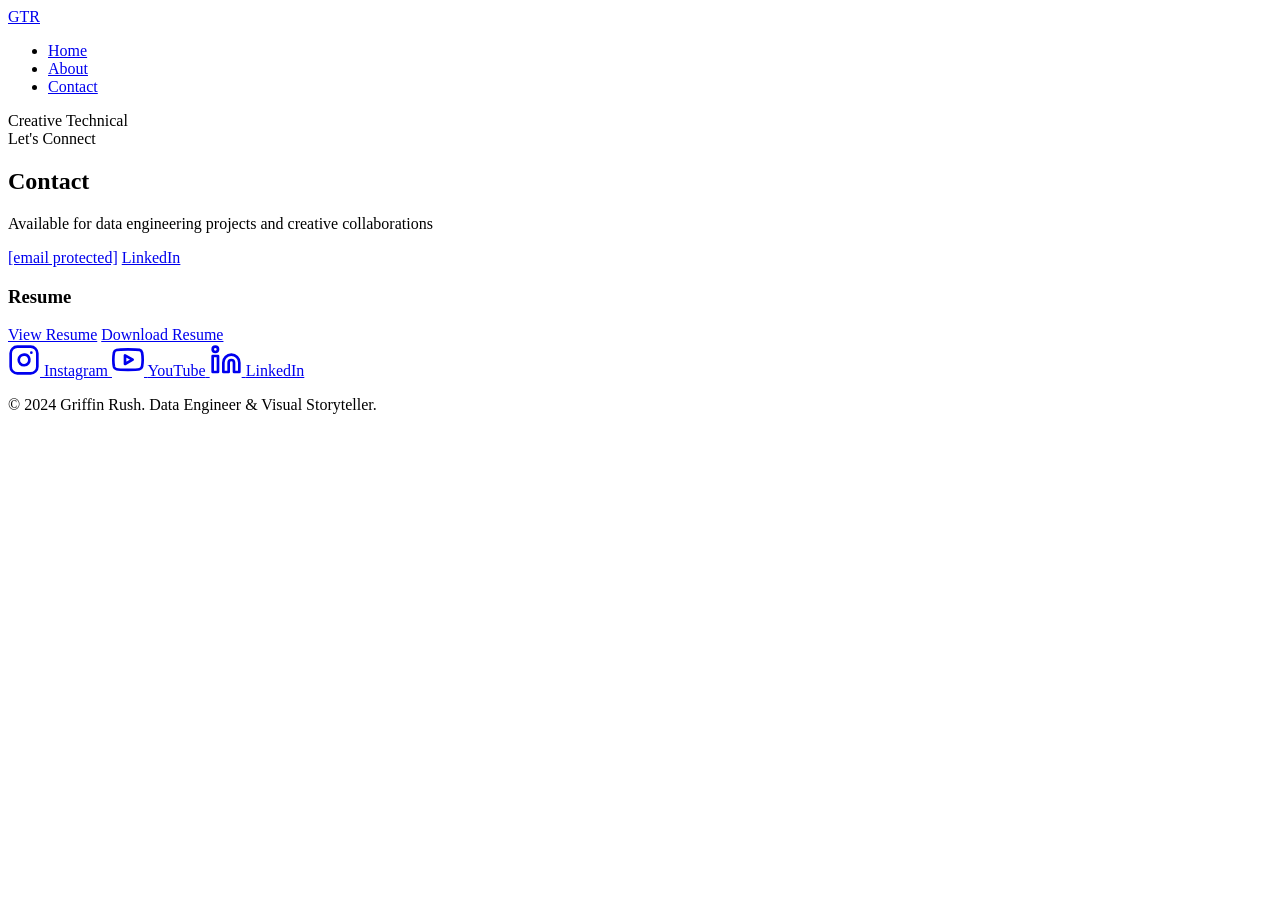
==== contact.html @ d2c8515d "Add site pages, amplify build config Adds about, contact, casajulian, and etxebarri pages plus the A" ====
<!DOCTYPE html>
<html lang="en">
<head>
    <meta charset="UTF-8">
    <meta name="viewport" content="width=device-width, initial-scale=1.0">
    <title>Contact - Griffin Rush</title>
    <link href="https://fonts.googleapis.com/css2?family=Cormorant+Garamond:wght@300;400;500;600;700&family=Montserrat:wght@300;400;500;600&family=Crimson+Text:wght@400;600&family=JetBrains+Mono:wght@300;400;500;600&display=swap" rel="stylesheet">
    <link rel="stylesheet" href="styles.css">
</head>
<body>
    <!-- Navigation -->
    <nav>
        <div class="container">
            <a href="index.html" class="logo">GTR</a>
            <div class="nav-center">
                <ul class="nav-links">
                    <li><a href="index.html">Home</a></li>
                    <li><a href="about.html">About</a></li>
                    <li><a href="contact.html" class="active">Contact</a></li>
                </ul>
                <div class="theme-toggle">
                    <div class="toggle-switch" id="themeToggle">
                        <div class="toggle-slider">
                            <span class="toggle-text creative">Creative</span>
                            <span class="toggle-text technical">Technical</span>
                        </div>
                    </div>
                </div>
            </div>
        </div>
    </nav>

    <!-- Page Header -->
    <section class="page-header">
        <div class="page-header-content">
            <div class="hero-label">Let's Connect</div>
            <h1 class="page-title">Contact</h1>
        </div>
    </section>

    <!-- Contact Section -->
    <section class="contact-section">
        <p class="contact-subtitle">Available for data engineering projects and creative collaborations</p>
        <div class="contact-links">
            <a href="/cdn-cgi/l/email-protection#1d6f686e75337a6f747b5d7a707c7471337e7270" class="contact-link"><span class="__cf_email__" data-cfemail="3c4e494f54125b4e555a7c5b515d5550125f5351">[email&#160;protected]</span></a>
            <a href="https://linkedin.com/in/griffin-rush" class="contact-link" target="_blank">LinkedIn</a>
        </div>

        <!-- Resume Section -->
        <div class="resume-section">
            <h3 class="resume-title">Resume</h3>
            <div class="resume-actions">
                <a href="Griffin_Rush_Resume.pdf" target="_blank" class="btn btn-primary">View Resume</a>
                <a href="Griffin_Rush_Resume.pdf" download class="btn btn-secondary">Download Resume</a>
            </div>
        </div>

        <!-- Social Media Icons -->
        <div class="social-icons">
            <a href="https://www.instagram.com/g.rush.jpg" target="_blank" rel="noopener noreferrer" class="social-icon" aria-label="Instagram">
                <svg xmlns="http://www.w3.org/2000/svg" width="32" height="32" viewBox="0 0 24 24" fill="none" stroke="currentColor" stroke-width="2" stroke-linecap="round" stroke-linejoin="round">
                    <rect x="2" y="2" width="20" height="20" rx="5" ry="5"></rect>
                    <path d="M16 11.37A4 4 0 1 1 12.63 8 4 4 0 0 1 16 11.37z"></path>
                    <line x1="17.5" y1="6.5" x2="17.51" y2="6.5"></line>
                </svg>
                <span>Instagram</span>
            </a>
            <a href="https://youtube.com/@griffin_rush" target="_blank" rel="noopener noreferrer" class="social-icon" aria-label="YouTube">
                <svg xmlns="http://www.w3.org/2000/svg" width="32" height="32" viewBox="0 0 24 24" fill="none" stroke="currentColor" stroke-width="2" stroke-linecap="round" stroke-linejoin="round">
                    <path d="M22.54 6.42a2.78 2.78 0 0 0-1.94-2C18.88 4 12 4 12 4s-6.88 0-8.6.46a2.78 2.78 0 0 0-1.94 2A29 29 0 0 0 1 11.75a29 29 0 0 0 .46 5.33A2.78 2.78 0 0 0 3.4 19c1.72.46 8.6.46 8.6.46s6.88 0 8.6-.46a2.78 2.78 0 0 0 1.94-2 29 29 0 0 0 .46-5.25 29 29 0 0 0-.46-5.33z"></path>
                    <polygon points="9.75 15.02 15.5 11.75 9.75 8.48 9.75 15.02"></polygon>
                </svg>
                <span>YouTube</span>
            </a>
            <a href="https://linkedin.com/in/griffin-rush" target="_blank" rel="noopener noreferrer" class="social-icon" aria-label="LinkedIn">
                <svg xmlns="http://www.w3.org/2000/svg" width="32" height="32" viewBox="0 0 24 24" fill="none" stroke="currentColor" stroke-width="2" stroke-linecap="round" stroke-linejoin="round">
                    <path d="M16 8a6 6 0 0 1 6 6v7h-4v-7a2 2 0 0 0-2-2 2 2 0 0 0-2 2v7h-4v-7a6 6 0 0 1 6-6z"></path>
                    <rect x="2" y="9" width="4" height="12"></rect>
                    <circle cx="4" cy="4" r="2"></circle>
                </svg>
                <span>LinkedIn</span>
            </a>
        </div>
    </section>

    <!-- Footer -->
    <footer>
        <p>© 2024 Griffin Rush. Data Engineer & Visual Storyteller.</p>
    </footer>

    <script src="script.js"></script>
</body>
</html>
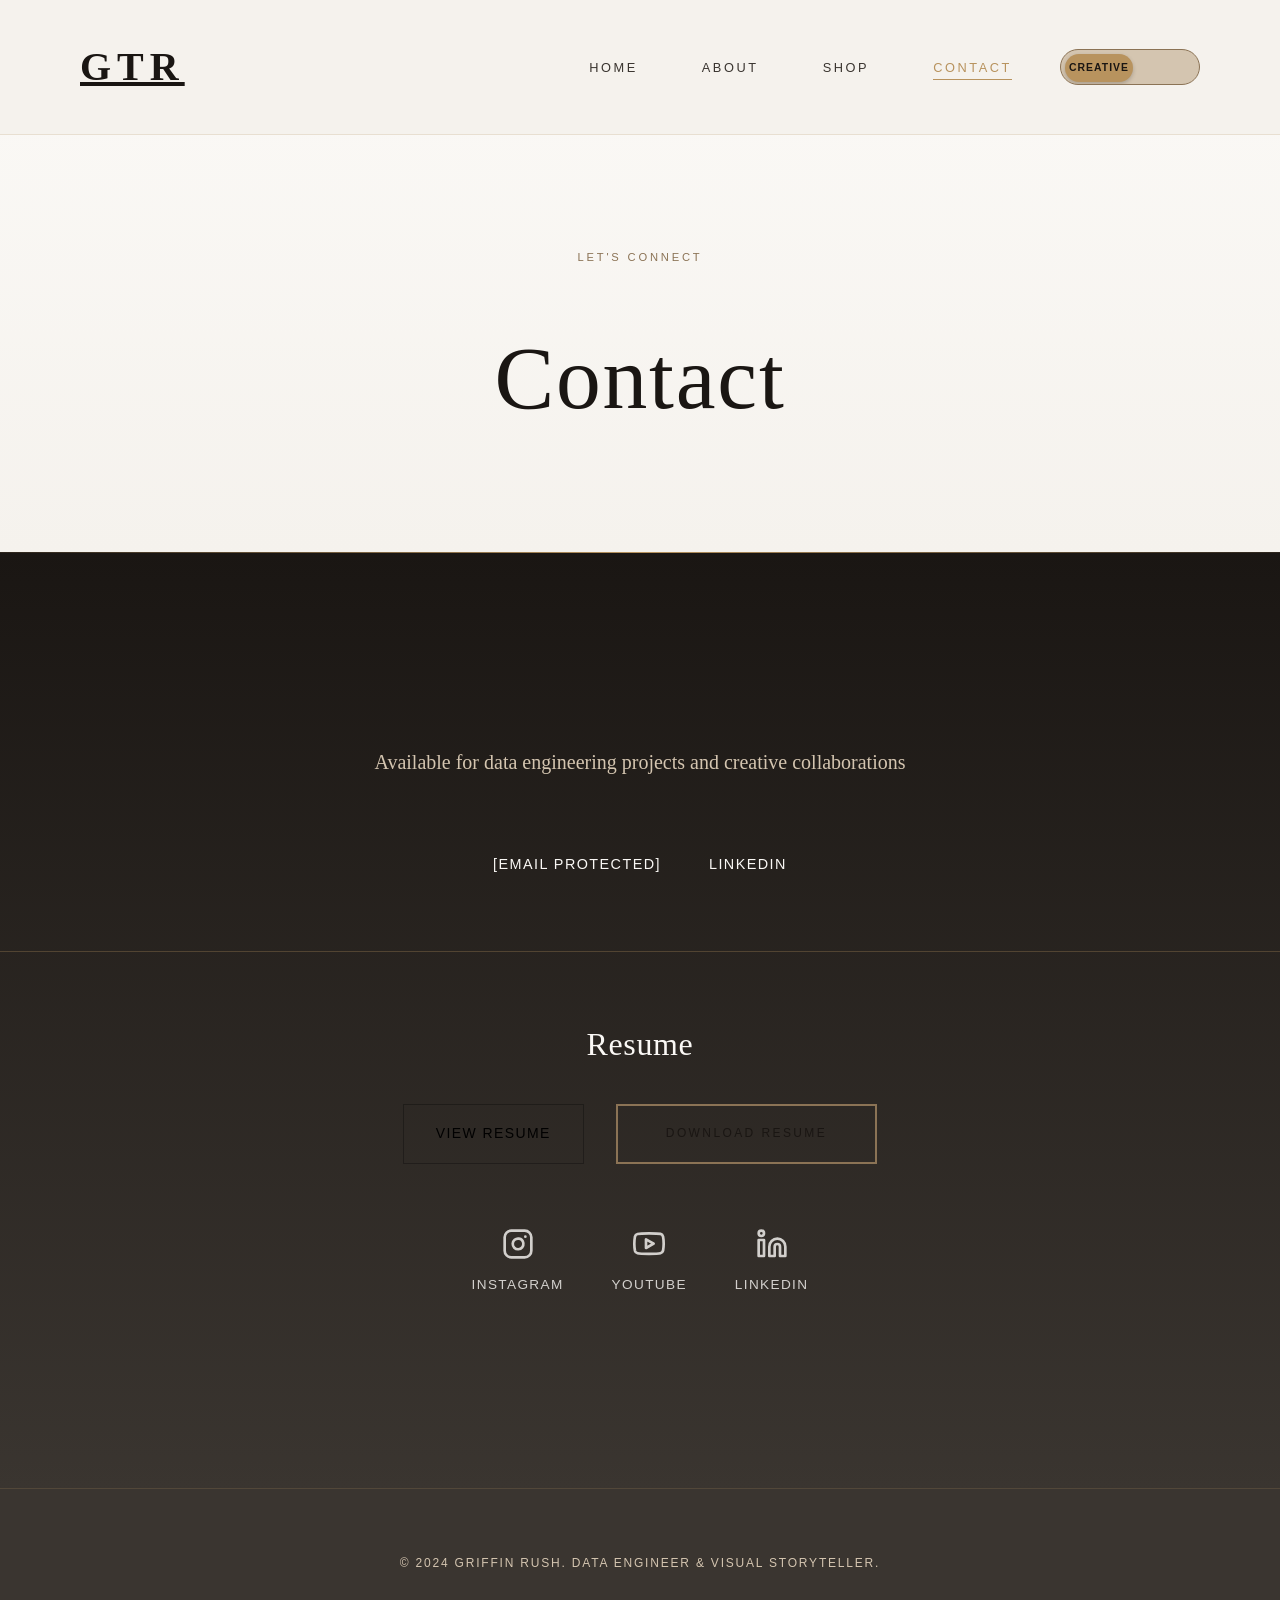
==== commit eab0ade0: "Add Shop page and nav link Adds a minimal shop.html placeholder page matching the site's existing pa" ====
--- a/contact.html
+++ b/contact.html
@@ -16,6 +16,7 @@
                 <ul class="nav-links">
                     <li><a href="index.html">Home</a></li>
                     <li><a href="about.html">About</a></li>
+                    <li><a href="shop.html">Shop</a></li>
                     <li><a href="contact.html" class="active">Contact</a></li>
                 </ul>
                 <div class="theme-toggle">
--- a/styles.css
+++ b/styles.css
@@ -0,0 +1,3138 @@
+:root {
+    --color-dark: #1a1613;
+    --color-cream: #f5f2ed;
+    --color-tan: #d4c5b0;
+    --color-brown: #8b7355;
+    --color-navy: #2c3e50;
+    --color-gold: #b8935e;
+    --color-charcoal: #3a3530;
+    --color-warm-white: #faf8f5;
+    --serif: 'Cormorant Garamond', serif;
+    --sans: 'Montserrat', sans-serif;
+    --body: 'Crimson Text', serif;
+    --mono: 'JetBrains Mono', monospace;
+}
+
+/* Technical Theme Variables */
+body.technical-theme {
+    --color-dark: #0d1117;
+    --color-cream: #010409;
+    --color-tan: #30363d;
+    --color-brown: #58a6ff;
+    --color-navy: #0d1117;
+    --color-gold: #00ff41;
+    --color-charcoal: #161b22;
+    --color-warm-white: #c9d1d9;
+    --serif: var(--mono);
+    --sans: var(--mono);
+    --body: var(--mono);
+}
+
+body.technical-theme {
+    background: #010409;
+    color: #c9d1d9;
+}
+
+body.technical-theme::before {
+    content: '';
+    position: fixed;
+    top: 0;
+    left: 0;
+    right: 0;
+    bottom: 0;
+    background: 
+        repeating-linear-gradient(
+            0deg,
+            rgba(0, 255, 65, 0.03) 0px,
+            transparent 1px,
+            transparent 2px,
+            rgba(0, 255, 65, 0.03) 3px
+        );
+    pointer-events: none;
+    z-index: 9999;
+    animation: scanline 8s linear infinite;
+}
+
+@keyframes scanline {
+    0% {
+        transform: translateY(0);
+    }
+    100% {
+        transform: translateY(100%);
+    }
+}
+
+* {
+    margin: 0;
+    padding: 0;
+    box-sizing: border-box;
+}
+
+body {
+    font-family: var(--body);
+    background: var(--color-cream);
+    color: var(--color-dark);
+    line-height: 1.75;
+    overflow-x: hidden;
+    font-weight: 400;
+}
+
+/* Navigation */
+nav {
+    position: fixed;
+    top: 0;
+    left: 0;
+    right: 0;
+    z-index: 1000;
+    background: rgba(245, 242, 237, 0.98);
+    backdrop-filter: blur(20px);
+    border-bottom: 1px solid rgba(180, 147, 94, 0.2);
+    padding: 2rem 5rem;
+    animation: slideDown 0.8s ease-out;
+}
+
+@keyframes slideDown {
+    from {
+        transform: translateY(-100%);
+        opacity: 0;
+    }
+    to {
+        transform: translateY(0);
+        opacity: 1;
+    }
+}
+
+nav .container {
+    display: flex;
+    justify-content: space-between;
+    align-items: center;
+    max-width: 1600px;
+    margin: 0 auto;
+}
+
+.nav-center {
+    display: flex;
+    align-items: center;
+    gap: 3rem;
+}
+
+/* Theme Toggle Switch */
+.theme-toggle {
+    display: flex;
+    align-items: center;
+    gap: 1rem;
+}
+
+.toggle-switch {
+    position: relative;
+    width: 140px;
+    height: 36px;
+    background: var(--color-tan);
+    border-radius: 18px;
+    cursor: pointer;
+    transition: all 0.4s ease;
+    border: 1px solid var(--color-brown);
+    overflow: hidden;
+    z-index: 10;
+    user-select: none;
+}
+
+body.technical-theme .toggle-switch {
+    background: var(--color-charcoal);
+    border-color: var(--color-gold);
+}
+
+.toggle-slider {
+    position: absolute;
+    top: 4px;
+    left: 4px;
+    width: 68px;
+    height: 28px;
+    background: var(--color-gold);
+    border-radius: 14px;
+    transition: all 0.4s ease;
+    box-shadow: 0 2px 4px rgba(0,0,0,0.2);
+    display: flex;
+    align-items: center;
+    justify-content: center;
+}
+
+body.technical-theme .toggle-slider {
+    left: calc(100% - 72px);
+    box-shadow: 0 0 10px var(--color-gold);
+}
+
+.toggle-switch:hover .toggle-slider {
+    box-shadow: 0 0 15px var(--color-gold);
+}
+
+.toggle-text {
+    font-family: var(--sans);
+    font-size: 0.65rem;
+    text-transform: uppercase;
+    letter-spacing: 0.1em;
+    font-weight: 600;
+    color: var(--color-dark);
+    z-index: 2;
+    pointer-events: none;
+    transition: opacity 0.4s ease;
+}
+
+.toggle-text.creative {
+    opacity: 1;
+}
+
+.toggle-text.technical {
+    opacity: 0;
+    position: absolute;
+}
+
+body.technical-theme .toggle-text.creative {
+    opacity: 0;
+}
+
+body.technical-theme .toggle-text.technical {
+    opacity: 1;
+}
+
+body.technical-theme nav {
+    background: rgba(1, 4, 9, 0.98);
+    border-bottom-color: rgba(0, 255, 65, 0.3);
+}
+
+body.technical-theme .logo {
+    color: var(--color-gold);
+    font-family: var(--mono);
+    text-shadow: 0 0 10px var(--color-gold);
+}
+
+body.technical-theme .nav-links a {
+    color: var(--color-gold);
+}
+
+body.technical-theme .nav-links a::after {
+    background: var(--color-gold);
+}
+
+body.technical-theme .hero {
+    background: linear-gradient(to bottom, #0d1117 0%, #010409 100%);
+}
+
+body.technical-theme .hero::before {
+    background: 
+        radial-gradient(circle at 15% 20%, rgba(0, 255, 65, 0.05) 0%, transparent 50%),
+        radial-gradient(circle at 85% 80%, rgba(88, 166, 255, 0.05) 0%, transparent 50%);
+}
+
+body.technical-theme .hero-label {
+    color: var(--color-brown);
+}
+
+body.technical-theme .hero h1 {
+    color: var(--color-warm-white);
+    font-family: var(--mono);
+    letter-spacing: 0;
+}
+
+body.technical-theme .hero h1 .name {
+    border-bottom-color: rgba(0, 255, 65, 0.3);
+}
+
+body.technical-theme .hero h1 .highlight {
+    color: var(--color-gold);
+    text-shadow: 0 0 20px rgba(0, 255, 65, 0.5);
+}
+
+body.technical-theme .hero-description {
+    color: var(--color-warm-white);
+    font-family: var(--mono);
+}
+
+body.technical-theme .btn-primary {
+    background: transparent;
+    color: var(--color-gold);
+    border-color: var(--color-gold);
+    box-shadow: 0 0 20px rgba(0, 255, 65, 0.3);
+}
+
+body.technical-theme .btn-primary:hover {
+    background: var(--color-gold);
+    color: #000;
+    box-shadow: 0 0 30px var(--color-gold);
+}
+
+body.technical-theme .btn-secondary {
+    background: transparent;
+    color: var(--color-brown);
+    border-color: var(--color-brown);
+}
+
+body.technical-theme .btn-secondary:hover {
+    background: var(--color-brown);
+    color: #000;
+}
+
+body.technical-theme .section-header {
+    border-bottom-color: rgba(0, 255, 65, 0.2);
+}
+
+body.technical-theme .section-label {
+    color: var(--color-gold);
+}
+
+body.technical-theme .section-title {
+    color: var(--color-warm-white);
+    font-family: var(--mono);
+}
+
+body.technical-theme .stat-item {
+    background: #0d1117;
+    border-color: var(--color-tan);
+}
+
+body.technical-theme .stat-item:hover {
+    border-color: var(--color-gold);
+    box-shadow: 0 0 30px rgba(0, 255, 65, 0.2);
+}
+
+body.technical-theme .stat-number {
+    color: var(--color-gold);
+    font-family: var(--mono);
+    text-shadow: 0 0 20px rgba(0, 255, 65, 0.5);
+}
+
+body.technical-theme .stat-label {
+    color: var(--color-brown);
+    font-family: var(--mono);
+}
+
+body.technical-theme .experience-card {
+    border-top-color: var(--color-tan);
+}
+
+body.technical-theme .experience-title {
+    color: var(--color-warm-white);
+    font-family: var(--mono);
+}
+
+body.technical-theme .experience-date {
+    color: var(--color-brown);
+    font-family: var(--mono);
+}
+
+body.technical-theme .experience-company {
+    color: var(--color-gold);
+    font-family: var(--mono);
+}
+
+body.technical-theme .experience-description {
+    color: var(--color-warm-white);
+    font-family: var(--mono);
+}
+
+body.technical-theme .skill-tag {
+    background: transparent;
+    border-color: var(--color-gold);
+    color: var(--color-gold);
+}
+
+body.technical-theme .skill-tag:hover {
+    background: var(--color-gold);
+    color: #000;
+    box-shadow: 0 0 15px var(--color-gold);
+}
+
+body.technical-theme .creative-section {
+    background: #0d1117;
+}
+
+body.technical-theme .creative-section::before {
+    background: linear-gradient(to right, transparent, var(--color-gold), transparent);
+}
+
+body.technical-theme .gallery-item {
+    border-color: var(--color-tan);
+}
+
+body.technical-theme .gallery-item:hover {
+    border-color: var(--color-gold);
+    box-shadow: 0 0 30px rgba(0, 255, 65, 0.3);
+}
+
+body.technical-theme .gallery-placeholder {
+    background: linear-gradient(135deg, #161b22 0%, #0d1117 100%);
+}
+
+body.technical-theme .gallery-overlay {
+    background: linear-gradient(to top, rgba(1, 4, 9, 0.95), transparent);
+}
+
+body.technical-theme .contact-section {
+    background: linear-gradient(to bottom, #0d1117 0%, #010409 100%);
+}
+
+body.technical-theme .contact-section::before {
+    background: linear-gradient(to right, transparent, var(--color-gold), transparent);
+}
+
+body.technical-theme .contact-title {
+    font-family: var(--mono);
+}
+
+body.technical-theme .contact-subtitle {
+    font-family: var(--mono);
+}
+
+body.technical-theme .contact-link:hover {
+    border-bottom-color: var(--color-gold);
+    color: var(--color-gold);
+    text-shadow: 0 0 10px var(--color-gold);
+}
+
+body.technical-theme footer {
+    background: #0d1117;
+    border-top-color: rgba(0, 255, 65, 0.2);
+}
+
+body.technical-theme footer p {
+    color: var(--color-brown);
+    font-family: var(--mono);
+}
+
+/* Smooth theme transition */
+body {
+    transition: background-color 0.5s ease, color 0.5s ease;
+}
+
+nav, section, .hero, .btn, .stat-item, .experience-card, .skill-tag, .gallery-item {
+    transition: all 0.5s ease;
+}
+
+.logo {
+    font-family: var(--serif);
+    font-size: 2.5rem;
+    font-weight: 700;
+    letter-spacing: 0.15em;
+    color: var(--color-dark);
+}
+
+.nav-links {
+    display: flex;
+    gap: 4rem;
+    list-style: none;
+}
+
+.nav-links a {
+    font-family: var(--sans);
+    font-size: 0.8rem;
+    text-decoration: none;
+    color: var(--color-charcoal);
+    text-transform: uppercase;
+    letter-spacing: 0.2em;
+    transition: color 0.4s ease;
+    font-weight: 400;
+    position: relative;
+}
+
+.nav-links a::after {
+    content: '';
+    position: absolute;
+    bottom: -5px;
+    left: 0;
+    width: 0;
+    height: 1px;
+    background: var(--color-gold);
+    transition: width 0.4s ease;
+}
+
+.nav-links a:hover {
+    color: var(--color-gold);
+}
+
+.nav-links a:hover::after {
+    width: 100%;
+}
+
+.nav-links a.active {
+    color: var(--color-gold);
+}
+
+.nav-links a.active::after {
+    width: 100%;
+}
+
+body.technical-theme .nav-links a.active {
+    color: var(--color-gold);
+}
+
+/* Hero Section */
+.hero {
+    margin-top: 120px;
+    padding: 10rem 5rem;
+    min-height: 85vh;
+    display: flex;
+    align-items: center;
+    position: relative;
+    overflow: hidden;
+    background: linear-gradient(to bottom, var(--color-warm-white) 0%, var(--color-cream) 100%);
+}
+
+/* Page Header for Internal Pages */
+.page-header {
+    margin-top: 120px;
+    padding: 8rem 5rem 6rem;
+    background: linear-gradient(to bottom, var(--color-warm-white) 0%, var(--color-cream) 100%);
+    text-align: center;
+    position: relative;
+}
+
+.page-header-dark {
+    background: var(--color-dark);
+}
+
+body.technical-theme .page-header {
+    background: linear-gradient(to bottom, #0d1117 0%, #010409 100%);
+}
+
+.page-header-content {
+    max-width: 1200px;
+    margin: 0 auto;
+    animation: fadeInUp 1s ease-out both;
+}
+
+.page-title {
+    font-family: var(--serif);
+    font-size: clamp(3rem, 7vw, 6rem);
+    font-weight: 500;
+    color: var(--color-dark);
+    margin-top: 1rem;
+    letter-spacing: 0.02em;
+}
+
+.page-header-dark .page-title {
+    color: var(--color-warm-white);
+}
+
+body.technical-theme .page-title {
+    font-family: var(--mono);
+    color: var(--color-warm-white);
+}
+
+.hero::before {
+    content: '';
+    position: absolute;
+    top: 0;
+    left: 0;
+    right: 0;
+    bottom: 0;
+    background: 
+        radial-gradient(circle at 15% 20%, rgba(180, 147, 94, 0.04) 0%, transparent 50%),
+        radial-gradient(circle at 85% 80%, rgba(139, 115, 85, 0.03) 0%, transparent 50%);
+    z-index: 0;
+}
+
+.hero-content {
+    max-width: 1600px;
+    margin: 0 auto;
+    position: relative;
+    z-index: 1;
+    animation: fadeInUp 1.2s ease-out 0.3s both;
+}
+
+@keyframes fadeInUp {
+    from {
+        opacity: 0;
+        transform: translateY(40px);
+    }
+    to {
+        opacity: 1;
+        transform: translateY(0);
+    }
+}
+
+.hero-label {
+    font-family: var(--sans);
+    font-size: 0.7rem;
+    text-transform: uppercase;
+    letter-spacing: 0.25em;
+    color: var(--color-brown);
+    margin-bottom: 2rem;
+    font-weight: 400;
+}
+
+.hero h1 {
+    font-family: var(--serif);
+    font-size: clamp(3.5rem, 9vw, 8rem);
+    font-weight: 400;
+    line-height: 1.1;
+    margin-bottom: 3rem;
+    letter-spacing: 0.02em;
+    color: var(--color-dark);
+}
+
+.hero h1 .name {
+    display: block;
+    margin-bottom: 3rem;
+    padding-bottom: 2rem;
+    border-bottom: 1px solid rgba(180, 147, 94, 0.3);
+}
+
+.hero h1 .highlight {
+    display: block;
+    color: var(--color-gold);
+    font-weight: 700;
+    margin-top: 0.5rem;
+}
+
+.hero-description {
+    font-family: var(--body);
+    font-size: 1.3rem;
+    line-height: 2;
+    max-width: 750px;
+    color: var(--color-charcoal);
+    margin-bottom: 4rem;
+    font-weight: 400;
+}
+
+.hero-cta {
+    display: flex;
+    gap: 2rem;
+}
+
+.btn {
+    padding: 1.1rem 3rem;
+    font-family: var(--sans);
+    font-size: 0.75rem;
+    text-transform: uppercase;
+    letter-spacing: 0.2em;
+    text-decoration: none;
+    border-radius: 0;
+    transition: all 0.4s ease;
+    font-weight: 500;
+    cursor: pointer;
+    border: 2px solid transparent;
+    display: inline-block;
+}
+
+.btn-primary {
+    background: var(--color-dark);
+    color: var(--color-warm-white);
+    border-color: var(--color-dark);
+}
+
+.btn-primary:hover {
+    background: var(--color-gold);
+    border-color: var(--color-gold);
+    color: var(--color-dark);
+    transform: translateY(-3px);
+    box-shadow: 0 10px 30px rgba(180, 147, 94, 0.2);
+}
+
+.btn-secondary {
+    background: transparent;
+    color: var(--color-dark);
+    border-color: var(--color-brown);
+}
+
+.btn-secondary:hover {
+    background: var(--color-dark);
+    color: var(--color-warm-white);
+    border-color: var(--color-dark);
+}
+
+/* About Section */
+.about-section {
+    padding: 10rem 5rem;
+    max-width: 1400px;
+    margin: 0 auto;
+    background: var(--color-warm-white);
+}
+
+body.technical-theme .about-section {
+    background: #0d1117;
+}
+
+.about-container {
+    display: grid;
+    gap: 4rem;
+}
+
+.about-content {
+    animation: fadeInUp 0.8s ease-out both;
+}
+
+.about-title {
+    font-family: var(--serif);
+    font-size: clamp(2rem, 4vw, 3.5rem);
+    font-weight: 500;
+    line-height: 1.3;
+    color: var(--color-dark);
+    margin-bottom: 3rem;
+    letter-spacing: 0.01em;
+}
+
+body.technical-theme .about-title {
+    color: var(--color-warm-white);
+    font-family: var(--mono);
+}
+
+.about-text {
+    margin-bottom: 4rem;
+}
+
+.about-text p {
+    font-family: var(--body);
+    font-size: 1.15rem;
+    line-height: 2;
+    color: var(--color-charcoal);
+    margin-bottom: 1.5rem;
+}
+
+body.technical-theme .about-text p {
+    color: var(--color-warm-white);
+    font-family: var(--mono);
+    font-size: 1rem;
+}
+
+.about-highlights {
+    display: grid;
+    grid-template-columns: repeat(auto-fit, minmax(250px, 1fr));
+    gap: 3rem;
+    margin-top: 4rem;
+    padding-top: 4rem;
+    border-top: 1px solid rgba(180, 147, 94, 0.3);
+}
+
+body.technical-theme .about-highlights {
+    border-top-color: rgba(0, 255, 65, 0.3);
+}
+
+.highlight-item {
+    display: flex;
+    gap: 1.5rem;
+    align-items: flex-start;
+    animation: fadeInUp 0.8s ease-out both;
+}
+
+.highlight-item:nth-child(1) {
+    animation-delay: 0.1s;
+}
+
+.highlight-item:nth-child(2) {
+    animation-delay: 0.2s;
+}
+
+.highlight-item:nth-child(3) {
+    animation-delay: 0.3s;
+}
+
+.highlight-icon {
+    font-size: 2.5rem;
+    line-height: 1;
+    filter: grayscale(30%);
+}
+
+body.technical-theme .highlight-icon {
+    filter: brightness(0.8);
+}
+
+.highlight-content h3 {
+    font-family: var(--serif);
+    font-size: 1.3rem;
+    font-weight: 600;
+    color: var(--color-gold);
+    margin-bottom: 0.5rem;
+}
+
+body.technical-theme .highlight-content h3 {
+    font-family: var(--mono);
+    color: var(--color-gold);
+    text-shadow: 0 0 10px rgba(0, 255, 65, 0.3);
+}
+
+.highlight-content p {
+    font-family: var(--body);
+    font-size: 1rem;
+    color: var(--color-dark);
+    line-height: 1.6;
+    margin-bottom: 0.25rem;
+}
+
+body.technical-theme .highlight-content p {
+    color: var(--color-warm-white);
+    font-family: var(--mono);
+    font-size: 0.9rem;
+}
+
+.highlight-detail {
+    font-size: 0.9rem;
+    color: var(--color-brown);
+    font-style: italic;
+}
+
+body.technical-theme .highlight-detail {
+    color: var(--color-brown);
+    font-style: normal;
+}
+
+/* Section Styles */
+section {
+    padding: 10rem 5rem;
+    max-width: 1600px;
+    margin: 0 auto;
+    position: relative;
+}
+
+.section-header {
+    margin-bottom: 6rem;
+    animation: fadeInUp 0.8s ease-out both;
+    border-bottom: 1px solid rgba(180, 147, 94, 0.2);
+    padding-bottom: 3rem;
+}
+
+.section-label {
+    font-family: var(--sans);
+    font-size: 0.7rem;
+    text-transform: uppercase;
+    letter-spacing: 0.25em;
+    color: var(--color-gold);
+    margin-bottom: 1.5rem;
+    font-weight: 500;
+}
+
+.section-title {
+    font-family: var(--serif);
+    font-size: clamp(2.5rem, 5vw, 4.5rem);
+    font-weight: 400;
+    line-height: 1.2;
+    letter-spacing: 0.02em;
+    color: var(--color-dark);
+}
+
+/* Technical Experience */
+.experience-grid {
+    display: grid;
+    gap: 5rem;
+}
+
+.experience-card {
+    border-top: 2px solid var(--color-tan);
+    padding-top: 3rem;
+    animation: fadeInUp 0.8s ease-out both;
+    transition: all 0.4s ease;
+}
+
+.experience-card:hover {
+    transform: translateX(10px);
+}
+
+.experience-card:nth-child(2) {
+    animation-delay: 0.15s;
+}
+
+.experience-card:nth-child(3) {
+    animation-delay: 0.3s;
+}
+
+.experience-header {
+    display: flex;
+    justify-content: space-between;
+    align-items: flex-start;
+    margin-bottom: 2rem;
+    flex-wrap: wrap;
+    gap: 1.5rem;
+}
+
+.experience-title {
+    font-family: var(--serif);
+    font-size: 2.2rem;
+    font-weight: 500;
+    line-height: 1.3;
+    color: var(--color-dark);
+}
+
+.experience-date {
+    font-family: var(--sans);
+    font-size: 0.75rem;
+    color: var(--color-brown);
+    text-transform: uppercase;
+    letter-spacing: 0.15em;
+    font-weight: 400;
+}
+
+.experience-company {
+    font-family: var(--body);
+    font-size: 1.15rem;
+    color: var(--color-gold);
+    margin-bottom: 1.5rem;
+    font-weight: 600;
+}
+
+.experience-description {
+    color: var(--color-charcoal);
+    margin-bottom: 2rem;
+    line-height: 2;
+    font-size: 1.05rem;
+}
+
+.skills-tags {
+    display: flex;
+    flex-wrap: wrap;
+    gap: 1rem;
+}
+
+.skill-tag {
+    font-family: var(--sans);
+    font-size: 0.7rem;
+    padding: 0.6rem 1.4rem;
+    background: transparent;
+    color: var(--color-brown);
+    border: 1px solid var(--color-tan);
+    text-transform: uppercase;
+    letter-spacing: 0.12em;
+    font-weight: 400;
+    transition: all 0.3s ease;
+}
+
+.skill-tag:hover {
+    background: var(--color-gold);
+    color: var(--color-warm-white);
+    border-color: var(--color-gold);
+}
+
+/* Projects Section */
+.projects-section {
+    margin-top: 6rem;
+    padding-top: 6rem;
+    border-top: 1px solid rgba(180, 147, 94, 0.2);
+}
+
+body.technical-theme .projects-section {
+    border-top-color: rgba(0, 255, 65, 0.2);
+}
+
+.project-card {
+    margin-bottom: 4rem;
+    padding: 3rem;
+    background: var(--color-warm-white);
+    border: 1px solid var(--color-tan);
+    transition: all 0.4s ease;
+}
+
+body.technical-theme .project-card {
+    background: #0d1117;
+    border-color: var(--color-tan);
+}
+
+.project-card:hover {
+    transform: translateY(-5px);
+    box-shadow: 0 15px 40px rgba(180, 147, 94, 0.15);
+    border-color: var(--color-gold);
+}
+
+body.technical-theme .project-card:hover {
+    box-shadow: 0 0 30px rgba(0, 255, 65, 0.2);
+}
+
+.project-title {
+    font-family: var(--serif);
+    font-size: 1.8rem;
+    font-weight: 600;
+    color: var(--color-gold);
+    margin-bottom: 1.5rem;
+    line-height: 1.3;
+}
+
+body.technical-theme .project-title {
+    font-family: var(--mono);
+    color: var(--color-gold);
+    text-shadow: 0 0 10px rgba(0, 255, 65, 0.3);
+}
+
+.project-details {
+    list-style: none;
+    padding: 0;
+    margin-bottom: 2rem;
+}
+
+.project-details li {
+    font-family: var(--body);
+    font-size: 1rem;
+    line-height: 1.8;
+    color: var(--color-charcoal);
+    margin-bottom: 1rem;
+    padding-left: 1.5rem;
+    position: relative;
+}
+
+body.technical-theme .project-details li {
+    color: var(--color-warm-white);
+    font-family: var(--mono);
+    font-size: 0.9rem;
+    line-height: 1.7;
+}
+
+.project-details li::before {
+    content: '▸';
+    position: absolute;
+    left: 0;
+    color: var(--color-gold);
+    font-weight: bold;
+}
+
+body.technical-theme .project-details li::before {
+    content: '>';
+    color: var(--color-gold);
+}
+
+/* Tech Categories */
+.tech-categories {
+    display: grid;
+    gap: 2.5rem;
+    margin-top: 2rem;
+}
+
+.tech-category-title {
+    font-family: var(--serif);
+    font-size: 1.1rem;
+    font-weight: 600;
+    color: var(--color-charcoal);
+    margin-bottom: 1rem;
+    letter-spacing: 0.01em;
+}
+
+body.technical-theme .tech-category-title {
+    font-family: var(--mono);
+    color: var(--color-gold);
+    font-size: 1rem;
+}
+
+/* Creative Work */
+.creative-section {
+    background: var(--color-dark);
+    color: var(--color-warm-white);
+    margin: 0 -5rem;
+    padding: 10rem 5rem;
+    position: relative;
+}
+
+.creative-section::before {
+    content: '';
+    position: absolute;
+    top: 0;
+    left: 0;
+    right: 0;
+    height: 1px;
+    background: linear-gradient(to right, transparent, var(--color-gold), transparent);
+}
+
+.creative-section .section-header {
+    border-bottom-color: rgba(180, 147, 94, 0.3);
+}
+
+.creative-section .section-label {
+    color: var(--color-gold);
+}
+
+.creative-section .section-title {
+    color: var(--color-warm-white);
+}
+
+/* Creative About */
+.creative-about {
+    max-width: 900px;
+    margin: 0 auto 5rem;
+    padding: 3rem 0;
+    text-align: center;
+    animation: fadeInUp 0.8s ease-out both;
+}
+
+.creative-about-text {
+    font-family: var(--body);
+    font-size: 1.25rem;
+    line-height: 2;
+    color: var(--color-tan);
+    font-weight: 400;
+    font-style: italic;
+}
+
+body.technical-theme .creative-about-text {
+    font-family: var(--mono);
+    font-size: 1rem;
+    color: var(--color-warm-white);
+    font-style: normal;
+    opacity: 0.9;
+}
+
+/* Gallery Section Titles */
+.gallery-section-title {
+    font-family: var(--serif);
+    font-size: 2.5rem;
+    font-weight: 500;
+    color: var(--color-gold);
+    text-align: center;
+    margin-bottom: 3rem;
+    letter-spacing: 0.02em;
+}
+
+body.technical-theme .gallery-section-title {
+    font-family: var(--mono);
+    text-shadow: 0 0 20px rgba(0, 255, 65, 0.5);
+}
+
+.porto-section {
+    margin-bottom: 4rem;
+}
+
+.gallery-grid {
+    display: grid;
+    grid-template-columns: repeat(auto-fit, minmax(450px, 1fr));
+    gap: 3rem;
+    margin-top: 5rem;
+}
+
+.gallery-item {
+    position: relative;
+    aspect-ratio: 4/3;
+    overflow: hidden;
+    cursor: pointer;
+    animation: fadeInUp 0.8s ease-out both;
+    border: 1px solid rgba(180, 147, 94, 0.2);
+    transition: all 0.5s ease;
+}
+
+.gallery-item:hover {
+    border-color: var(--color-gold);
+    box-shadow: 0 20px 60px rgba(0, 0, 0, 0.5);
+}
+
+.gallery-item:nth-child(1) {
+    animation-delay: 0s;
+}
+
+.gallery-item:nth-child(2) {
+    animation-delay: 0.15s;
+}
+
+.gallery-item:nth-child(3) {
+    animation-delay: 0.3s;
+}
+
+.gallery-item:nth-child(4) {
+    animation-delay: 0.45s;
+}
+
+.gallery-placeholder {
+    width: 100%;
+    height: 100%;
+    background: linear-gradient(135deg, #2a2520 0%, #1a1613 100%);
+    display: flex;
+    align-items: center;
+    justify-content: center;
+    transition: transform 0.6s ease;
+}
+
+.gallery-item:hover .gallery-placeholder {
+    transform: scale(1.03);
+}
+
+.gallery-image {
+    width: 100%;
+    height: 100%;
+    object-fit: cover;
+    transition: transform 0.6s ease;
+}
+
+.gallery-item:hover .gallery-image {
+    transform: scale(1.03);
+}
+
+.gallery-overlay {
+    position: absolute;
+    bottom: 0;
+    left: 0;
+    right: 0;
+    background: linear-gradient(to top, rgba(26, 22, 19, 0.95), transparent);
+    padding: 2.5rem;
+    transform: translateY(15px);
+    opacity: 0;
+    transition: all 0.5s ease;
+}
+
+.gallery-item:hover .gallery-overlay {
+    transform: translateY(0);
+    opacity: 1;
+}
+
+.gallery-title {
+    font-family: var(--serif);
+    font-size: 1.8rem;
+    font-weight: 500;
+    margin-bottom: 0.5rem;
+    color: var(--color-warm-white);
+}
+
+.gallery-type {
+    font-family: var(--sans);
+    font-size: 0.7rem;
+    text-transform: uppercase;
+    letter-spacing: 0.2em;
+    color: var(--color-gold);
+    font-weight: 400;
+}
+
+.placeholder-icon {
+    font-size: 4rem;
+    opacity: 0.15;
+}
+
+/* Stats Section */
+.stats-grid {
+    display: grid;
+    grid-template-columns: repeat(auto-fit, minmax(280px, 1fr));
+    gap: 4rem;
+    margin-top: 5rem;
+}
+
+.stat-item {
+    text-align: center;
+    padding: 3rem 2rem;
+    border: 1px solid var(--color-tan);
+    animation: fadeInUp 0.8s ease-out both;
+    transition: all 0.4s ease;
+    background: var(--color-warm-white);
+}
+
+.stat-item:hover {
+    transform: translateY(-5px);
+    border-color: var(--color-gold);
+    box-shadow: 0 15px 40px rgba(180, 147, 94, 0.15);
+}
+
+.stat-item:nth-child(1) {
+    animation-delay: 0s;
+}
+
+.stat-item:nth-child(2) {
+    animation-delay: 0.15s;
+}
+
+.stat-item:nth-child(3) {
+    animation-delay: 0.3s;
+}
+
+.stat-item:nth-child(4) {
+    animation-delay: 0.45s;
+}
+
+.stat-number {
+    font-family: var(--serif);
+    font-size: 4rem;
+    font-weight: 400;
+    line-height: 1;
+    color: var(--color-gold);
+    margin-bottom: 1.5rem;
+    letter-spacing: 0.02em;
+}
+
+.stat-label {
+    font-family: var(--sans);
+    font-size: 0.75rem;
+    text-transform: uppercase;
+    letter-spacing: 0.2em;
+    color: var(--color-brown);
+    font-weight: 400;
+    line-height: 1.6;
+}
+
+/* Contact Section */
+.contact-section {
+    text-align: center;
+    padding: 12rem 5rem;
+    background: linear-gradient(to bottom, var(--color-dark) 0%, var(--color-charcoal) 100%);
+    color: var(--color-warm-white);
+    margin: 0 -5rem;
+    position: relative;
+}
+
+.contact-section::before {
+    content: '';
+    position: absolute;
+    top: 0;
+    left: 0;
+    right: 0;
+    height: 1px;
+    background: linear-gradient(to right, transparent, var(--color-gold), transparent);
+}
+
+.contact-title {
+    font-family: var(--serif);
+    font-size: clamp(3rem, 7vw, 6rem);
+    font-weight: 400;
+    margin-bottom: 2rem;
+    line-height: 1.2;
+    letter-spacing: 0.02em;
+}
+
+.contact-subtitle {
+    font-family: var(--body);
+    font-size: 1.25rem;
+    color: var(--color-tan);
+    margin-bottom: 4rem;
+    font-weight: 400;
+    line-height: 1.8;
+}
+
+.contact-links {
+    display: flex;
+    justify-content: center;
+    gap: 3rem;
+    flex-wrap: wrap;
+}
+
+.contact-link {
+    font-family: var(--sans);
+    font-size: 0.9rem;
+    color: var(--color-warm-white);
+    text-decoration: none;
+    padding: 0.5rem 0;
+    border-bottom: 1px solid transparent;
+    transition: all 0.4s ease;
+    letter-spacing: 0.1em;
+    text-transform: uppercase;
+    font-weight: 400;
+}
+
+.contact-link:hover {
+    border-bottom-color: var(--color-gold);
+    color: var(--color-gold);
+}
+
+/* Social Media Icons */
+.social-icons {
+    display: flex;
+    justify-content: center;
+    gap: 3rem;
+    margin-top: 4rem;
+    flex-wrap: wrap;
+}
+
+/* Resume Section */
+.resume-section {
+    margin-top: 4rem;
+    padding-top: 4rem;
+    border-top: 1px solid rgba(180, 147, 94, 0.3);
+}
+
+body.technical-theme .resume-section {
+    border-top-color: rgba(0, 255, 65, 0.3);
+}
+
+.resume-title {
+    font-family: var(--serif);
+    font-size: 2rem;
+    font-weight: 500;
+    color: var(--color-warm-white);
+    margin-bottom: 2rem;
+    text-align: center;
+    letter-spacing: 0.02em;
+}
+
+body.technical-theme .resume-title {
+    font-family: var(--mono);
+    color: var(--color-gold);
+    text-shadow: 0 0 15px rgba(0, 255, 65, 0.4);
+}
+
+.resume-actions {
+    display: flex;
+    justify-content: center;
+    gap: 2rem;
+    flex-wrap: wrap;
+}
+
+.social-icon {
+    display: flex;
+    flex-direction: column;
+    align-items: center;
+    gap: 0.8rem;
+    text-decoration: none;
+    color: var(--color-warm-white);
+    transition: all 0.4s ease;
+    opacity: 0.8;
+}
+
+.social-icon:hover {
+    opacity: 1;
+    transform: translateY(-5px);
+}
+
+.social-icon svg {
+    stroke: var(--color-warm-white);
+    transition: all 0.4s ease;
+}
+
+.social-icon:hover svg {
+    stroke: var(--color-gold);
+    filter: drop-shadow(0 0 10px var(--color-gold));
+}
+
+.social-icon span {
+    font-family: var(--sans);
+    font-size: 0.85rem;
+    text-transform: uppercase;
+    letter-spacing: 0.1em;
+    font-weight: 400;
+}
+
+body.technical-theme .social-icon:hover svg {
+    stroke: var(--color-gold);
+    filter: drop-shadow(0 0 15px var(--color-gold));
+}
+
+/* Shop Section */
+.shop-section {
+    text-align: center;
+    padding: 6rem 5rem 10rem;
+}
+
+.shop-placeholder {
+    font-family: var(--body);
+    font-size: 1.25rem;
+    color: var(--color-charcoal);
+    font-style: italic;
+}
+
+body.technical-theme .shop-placeholder {
+    font-family: var(--mono);
+    color: var(--color-warm-white);
+    font-style: normal;
+}
+
+/* Footer */
+footer {
+    background: var(--color-charcoal);
+    color: var(--color-tan);
+    text-align: center;
+    padding: 4rem 5rem;
+    border-top: 1px solid rgba(180, 147, 94, 0.2);
+}
+
+footer p {
+    font-family: var(--sans);
+    font-size: 0.75rem;
+    letter-spacing: 0.15em;
+    text-transform: uppercase;
+    font-weight: 300;
+}
+
+/* Responsive */
+@media (max-width: 768px) {
+    nav {
+        padding: 1.5rem 2rem;
+    }
+
+    nav .container {
+        flex-direction: column;
+        gap: 1.5rem;
+    }
+
+    .nav-center {
+        flex-direction: column;
+        gap: 1.5rem;
+        width: 100%;
+    }
+
+    .logo {
+        font-size: 2rem;
+    }
+
+    .nav-links {
+        gap: 2rem;
+        flex-wrap: wrap;
+        justify-content: center;
+    }
+
+    .nav-links a {
+        font-size: 0.7rem;
+    }
+
+    .theme-toggle {
+        justify-content: center;
+    }
+
+    .hero {
+        padding: 6rem 2rem;
+    }
+
+    section {
+        padding: 6rem 2rem;
+    }
+
+    .creative-section {
+        margin: 0 -2rem;
+        padding: 6rem 2rem;
+    }
+
+    .contact-section {
+        margin: 0 -2rem;
+        padding: 8rem 2rem;
+    }
+
+    .gallery-grid {
+        grid-template-columns: 1fr;
+    }
+
+    .stats-grid {
+        grid-template-columns: 1fr;
+        gap: 2rem;
+    }
+
+    .hero-cta {
+        flex-direction: column;
+    }
+
+    .btn {
+        text-align: center;
+    }
+
+    .experience-header {
+        flex-direction: column;
+    }
+
+    .section-header {
+        margin-bottom: 4rem;
+    }
+}
+
+/* Smooth scroll */
+html {
+    scroll-behavior: smooth;
+}
+
+/* Theme-Switchable Content */
+.theme-switchable {
+    display: none;
+}
+
+/* Show technical content in technical theme */
+body.technical-theme .technical-content {
+    display: block;
+}
+
+/* Show creative content in creative theme (default) */
+body:not(.technical-theme) .creative-content {
+    display: block;
+}
+
+/* Creative section background when visible */
+.creative-content {
+    background: var(--color-dark);
+    color: var(--color-warm-white);
+    margin: 0 -5rem;
+    padding: 10rem 5rem;
+    position: relative;
+}
+
+.creative-content::before {
+    content: '';
+    position: absolute;
+    top: 0;
+    left: 0;
+    right: 0;
+    height: 1px;
+    background: linear-gradient(to right, transparent, var(--color-gold), transparent);
+}
+
+.creative-content .section-header {
+    border-bottom-color: rgba(180, 147, 94, 0.3);
+}
+
+.creative-content .section-label {
+    color: var(--color-gold);
+}
+
+.creative-content .section-title {
+    color: var(--color-warm-white);
+}
+
+/* Technical content stays light */
+.technical-content {
+    padding: 10rem 5rem;
+}
+
+/* Instagram-Style Carousel */
+.carousel-section {
+    margin-bottom: 6rem;
+}
+
+.carousel-container {
+    position: relative;
+    max-width: 800px;
+    margin: 0 auto;
+    padding: 0 60px;
+}
+
+.carousel-track-container {
+    overflow: hidden;
+    border-radius: 8px;
+    background: var(--color-charcoal);
+    position: relative;
+    aspect-ratio: 1 / 1;
+}
+
+.carousel-track {
+    display: flex;
+    transition: transform 0.5s ease-in-out;
+    height: 100%;
+}
+
+.carousel-slide {
+    min-width: 100%;
+    position: relative;
+    display: flex;
+    align-items: center;
+    justify-content: center;
+}
+
+.carousel-image {
+    width: 100%;
+    height: 100%;
+    object-fit: cover;
+}
+
+.carousel-caption {
+    position: absolute;
+    bottom: 0;
+    left: 0;
+    right: 0;
+    background: linear-gradient(to top, rgba(0,0,0,0.8) 0%, transparent 100%);
+    padding: 3rem 2rem 2rem;
+    color: white;
+    opacity: 0;
+    transition: opacity 0.3s ease;
+}
+
+.carousel-slide:hover .carousel-caption {
+    opacity: 1;
+}
+
+.carousel-title {
+    font-family: var(--serif);
+    font-size: 1.5rem;
+    font-weight: 500;
+    margin-bottom: 0.5rem;
+    color: white;
+}
+
+.carousel-type {
+    font-family: var(--sans);
+    font-size: 0.85rem;
+    text-transform: uppercase;
+    letter-spacing: 0.1em;
+    color: var(--color-gold);
+}
+
+/* Carousel Navigation Buttons */
+.carousel-btn {
+    position: absolute;
+    top: 50%;
+    transform: translateY(-50%);
+    background: rgba(255, 255, 255, 0.9);
+    border: none;
+    width: 40px;
+    height: 40px;
+    border-radius: 50%;
+    font-size: 24px;
+    cursor: pointer;
+    z-index: 10;
+    display: flex;
+    align-items: center;
+    justify-content: center;
+    transition: all 0.3s ease;
+    color: var(--color-dark);
+    box-shadow: 0 2px 8px rgba(0,0,0,0.2);
+}
+
+.carousel-btn:hover {
+    background: white;
+    transform: translateY(-50%) scale(1.1);
+}
+
+.carousel-prev {
+    left: 10px;
+}
+
+.carousel-next {
+    right: 10px;
+}
+
+body.technical-theme .carousel-btn {
+    background: rgba(0, 255, 65, 0.9);
+    color: var(--color-dark);
+}
+
+body.technical-theme .carousel-btn:hover {
+    background: var(--color-gold);
+    box-shadow: 0 0 20px rgba(0, 255, 65, 0.5);
+}
+
+/* Carousel Dots */
+.carousel-dots {
+    display: flex;
+    justify-content: center;
+    gap: 8px;
+    margin-top: 1.5rem;
+}
+
+.carousel-dot {
+    width: 8px;
+    height: 8px;
+    border-radius: 50%;
+    background: rgba(255, 255, 255, 0.4);
+    cursor: pointer;
+    transition: all 0.3s ease;
+}
+
+.carousel-dot.active {
+    background: var(--color-gold);
+    width: 24px;
+    border-radius: 4px;
+}
+
+.carousel-dot:hover {
+    background: rgba(255, 255, 255, 0.7);
+}
+
+body.technical-theme .carousel-dot {
+    background: rgba(0, 255, 65, 0.3);
+}
+
+body.technical-theme .carousel-dot.active {
+    background: var(--color-gold);
+}
+
+/* Responsive Carousel */
+@media (max-width: 768px) {
+    .carousel-container {
+        padding: 0 50px;
+    }
+    
+    .carousel-btn {
+        width: 32px;
+        height: 32px;
+        font-size: 20px;
+    }
+    
+    .carousel-prev {
+        left: 5px;
+    }
+    
+    .carousel-next {
+        right: 5px;
+    }
+}
+
+/* Video Grid */
+.video-grid {
+    display: grid;
+    grid-template-columns: repeat(2, 1fr);
+    gap: 2rem;
+    max-width: 1200px;
+    margin: 0 auto;
+    padding: 0 2rem;
+}
+
+.video-item {
+    position: relative;
+    animation: fadeInUp 0.8s ease-out both;
+}
+
+.video-item:nth-child(1) {
+    animation-delay: 0.1s;
+}
+
+.video-item:nth-child(2) {
+    animation-delay: 0.2s;
+}
+
+.video-item:nth-child(3) {
+    animation-delay: 0.3s;
+}
+
+.video-item:nth-child(4) {
+    animation-delay: 0.4s;
+}
+
+.video-wrapper {
+    position: relative;
+    padding-bottom: 56.25%; /* 16:9 aspect ratio */
+    height: 0;
+    overflow: hidden;
+    border-radius: 8px;
+    background: var(--color-charcoal);
+    box-shadow: 0 4px 20px rgba(0, 0, 0, 0.3);
+    transition: transform 0.3s ease, box-shadow 0.3s ease;
+}
+
+.video-wrapper:hover {
+    transform: translateY(-5px);
+    box-shadow: 0 8px 30px rgba(184, 147, 94, 0.3);
+}
+
+body.technical-theme .video-wrapper:hover {
+    box-shadow: 0 8px 30px rgba(0, 255, 65, 0.3);
+}
+
+.video-wrapper iframe {
+    position: absolute;
+    top: 0;
+    left: 0;
+    width: 100%;
+    height: 100%;
+    border: none;
+}
+
+/* Responsive Video Grid */
+@media (max-width: 768px) {
+    .video-grid {
+        grid-template-columns: 1fr;
+        gap: 1.5rem;
+        padding: 0 1rem;
+    }
+}
+
+/* Creative Section Header Padding */
+.creative-content .section-header {
+    padding-left: 5rem;
+    padding-right: 5rem;
+}
+
+/* Improved Mobile Responsiveness */
+@media (max-width: 768px) {
+    /* Navigation */
+    nav {
+        padding: 1rem 1.5rem;
+    }
+    
+    nav .container {
+        gap: 1rem;
+    }
+    
+    .nav-links {
+        gap: 1.5rem;
+    }
+    
+    .nav-links a {
+        font-size: 0.7rem;
+    }
+    
+    /* Hero Section */
+    .hero {
+        padding: 6rem 2rem;
+        min-height: auto;
+    }
+    
+    .hero h1 {
+        font-size: clamp(2rem, 8vw, 4rem);
+    }
+    
+    .hero-description {
+        font-size: 1rem;
+        padding: 0 1rem;
+    }
+    
+    .hero-cta {
+        flex-direction: column;
+        gap: 1rem;
+        padding: 0 1rem;
+    }
+    
+    .btn {
+        width: 100%;
+        text-align: center;
+    }
+    
+    /* Page Header */
+    .page-header {
+        padding: 5rem 2rem 4rem;
+    }
+    
+    .page-title {
+        font-size: clamp(2.5rem, 10vw, 4rem);
+    }
+    
+    /* Sections */
+    section {
+        padding: 5rem 2rem;
+    }
+    
+    .about-section {
+        padding: 5rem 2rem;
+    }
+    
+    .section-header {
+        padding-left: 0 !important;
+        padding-right: 0 !important;
+        margin-bottom: 3rem;
+    }
+    
+    .section-title {
+        font-size: clamp(2rem, 8vw, 3.5rem);
+    }
+    
+    /* About Content */
+    .about-text {
+        font-size: 1rem;
+    }
+    
+    .about-highlights {
+        grid-template-columns: 1fr;
+        gap: 2rem;
+    }
+    
+    /* Experience Cards */
+    .experience-card {
+        padding: 1.5rem 0;
+    }
+    
+    .experience-header {
+        flex-direction: column;
+        align-items: flex-start;
+        gap: 0.5rem;
+    }
+    
+    .experience-title {
+        font-size: 1.5rem;
+    }
+    
+    .experience-description {
+        font-size: 0.95rem;
+        line-height: 1.6;
+    }
+    
+    /* Skills Tags */
+    .skills-tags {
+        gap: 0.5rem;
+    }
+    
+    .skill-tag {
+        font-size: 0.75rem;
+        padding: 0.4rem 0.8rem;
+    }
+    
+    /* Projects */
+    .project-card {
+        padding: 2rem 1.5rem;
+    }
+    
+    .project-title {
+        font-size: 1.5rem;
+    }
+    
+    .project-details li {
+        font-size: 0.9rem;
+    }
+    
+    /* Creative Content */
+    .creative-content {
+        margin: 0 -2rem;
+        padding: 5rem 2rem;
+    }
+    
+    .creative-content .section-header {
+        padding-left: 0 !important;
+        padding-right: 0 !important;
+    }
+    
+    .creative-about {
+        padding: 2rem 0;
+    }
+    
+    .creative-about-text {
+        font-size: 1rem;
+    }
+    
+    /* Gallery Section Titles */
+    .gallery-section-title {
+        font-size: 2rem;
+        margin-bottom: 2rem;
+    }
+    
+    /* Contact Section */
+    .contact-section {
+        padding: 5rem 2rem;
+    }
+    
+    .contact-title {
+        font-size: 2.5rem;
+    }
+    
+    .contact-subtitle {
+        font-size: 1rem;
+    }
+    
+    .contact-links {
+        flex-direction: column;
+        gap: 1.5rem;
+    }
+    
+    .contact-link {
+        font-size: 1rem;
+    }
+    
+    /* Resume Section */
+    .resume-section {
+        margin-top: 3rem;
+        padding-top: 3rem;
+    }
+    
+    .resume-title {
+        font-size: 1.5rem;
+    }
+    
+    .resume-actions {
+        flex-direction: column;
+        gap: 1rem;
+    }
+    
+    .resume-actions .btn {
+        width: 100%;
+    }
+    
+    /* Social Icons */
+    .social-icons {
+        gap: 2rem;
+        margin-top: 3rem;
+    }
+    
+    .social-icon {
+        gap: 0.5rem;
+    }
+    
+    .social-icon svg {
+        width: 28px;
+        height: 28px;
+    }
+    
+    .social-icon span {
+        font-size: 0.75rem;
+    }
+    
+    /* Footer */
+    footer {
+        padding: 3rem 2rem;
+        font-size: 0.85rem;
+    }
+}
+
+/* Extra small devices */
+@media (max-width: 480px) {
+    .logo {
+        font-size: 1.5rem;
+    }
+    
+    .nav-links a {
+        font-size: 0.65rem;
+    }
+    
+    .hero h1 {
+        font-size: clamp(1.75rem, 10vw, 3rem);
+    }
+    
+    .section-title {
+        font-size: clamp(1.75rem, 9vw, 3rem);
+    }
+    
+    .gallery-section-title {
+        font-size: 1.5rem;
+    }
+}
+
+/* Story Page Styles */
+.page-header-dark {
+    background: var(--color-dark);
+}
+
+.page-header-dark .page-title {
+    color: var(--color-warm-white);
+}
+
+.story-section {
+    background: var(--color-dark);
+    color: var(--color-warm-white);
+    padding: 8rem 5rem;
+    min-height: 100vh;
+}
+
+.story-container {
+    max-width: 1400px;
+    margin: 0 auto;
+}
+
+.story-content {
+    max-width: 900px;
+    margin: 0 auto 5rem;
+}
+
+.story-paragraph {
+    font-family: var(--body);
+    font-size: 1.2rem;
+    line-height: 2;
+    color: var(--color-tan);
+    margin-bottom: 2.5rem;
+    text-align: justify;
+}
+
+.story-paragraph:first-of-type::first-letter {
+    font-family: var(--serif);
+    font-size: 4rem;
+    line-height: 1;
+    float: left;
+    margin: 0.1em 0.1em 0 0;
+    color: var(--color-gold);
+}
+
+body.technical-theme .story-paragraph {
+    font-family: var(--mono);
+    font-size: 1rem;
+    text-align: left;
+}
+
+.story-cta {
+    text-align: center;
+    margin-top: 4rem;
+}
+
+.story-gallery {
+    display: grid;
+    grid-template-columns: repeat(auto-fit, minmax(300px, 1fr));
+    gap: 2rem;
+    margin-top: 3rem;
+}
+
+.story-image {
+    position: relative;
+    overflow: hidden;
+    border-radius: 8px;
+    aspect-ratio: 4 / 3;
+    box-shadow: 0 4px 20px rgba(0, 0, 0, 0.3);
+    transition: transform 0.3s ease;
+}
+
+.story-image:hover {
+    transform: scale(1.02);
+}
+
+.story-image img {
+    width: 100%;
+    height: 100%;
+    object-fit: cover;
+}
+
+@media (max-width: 768px) {
+    .story-section {
+        padding: 4rem 2rem;
+    }
+    
+    .story-paragraph {
+        font-size: 1rem;
+        line-height: 1.8;
+        text-align: left;
+    }
+    
+    .story-gallery {
+        grid-template-columns: 1fr;
+        gap: 1.5rem;
+    }
+}
+
+/* Gallery Section Title Link */
+.gallery-section-title-link {
+    text-decoration: none;
+    display: block;
+    transition: transform 0.3s ease;
+    position: relative;
+}
+
+.gallery-section-title-link::before {
+    content: '→';
+    position: absolute;
+    right: 0;
+    top: 50%;
+    transform: translateY(-50%);
+    opacity: 0.5;
+    font-size: 2rem;
+    transition: all 0.3s ease;
+    color: var(--color-gold);
+}
+
+body.technical-theme .gallery-section-title-link::before {
+    color: var(--color-matrix-green);
+}
+
+.gallery-section-title-link:hover {
+    transform: translateX(10px);
+}
+
+.gallery-section-title-link:hover::before {
+    opacity: 1;
+    right: -20px;
+}
+
+.gallery-section-title-link .gallery-section-title {
+    position: relative;
+    cursor: pointer;
+    display: inline-block;
+}
+
+.gallery-section-title-link .gallery-section-title::after {
+    content: ' (click to read story)';
+    opacity: 0.6;
+    font-size: 0.6em;
+    font-weight: 300;
+    transition: opacity 0.3s ease;
+    color: var(--color-tan);
+}
+
+body.technical-theme .gallery-section-title-link .gallery-section-title::after {
+    color: var(--color-matrix-green);
+}
+
+.gallery-section-title-link:hover .gallery-section-title::after {
+    opacity: 1;
+}
+
+body.technical-theme .gallery-section-title-link:hover .gallery-section-title {
+    text-shadow: 0 0 25px rgba(0, 255, 65, 0.6);
+}
+
+/* Align Gallery Titles with Carousel Images */
+.carousel-section .gallery-section-title,
+.carousel-section .gallery-section-title-link {
+    max-width: 800px;
+    margin: 0 auto 2rem;
+    padding: 0 60px;
+    text-align: left;
+    display: block;
+}
+
+.carousel-section .gallery-section-title-link .gallery-section-title {
+    text-align: left;
+    padding: 0;
+    margin: 0;
+}
+
+@media (max-width: 768px) {
+    .carousel-section .gallery-section-title,
+    .carousel-section .gallery-section-title-link {
+        padding: 0 50px;
+    }
+}
+
+/* Better Mobile Formatting for Technical Section */
+@media (max-width: 768px) {
+    .technical-content {
+        padding: 5rem 1rem;
+        margin: 0;
+    }
+    
+    .technical-content .section-header {
+        padding-left: 0 !important;
+        padding-right: 0 !important;
+        margin-bottom: 3rem;
+    }
+    
+    .technical-content .experience-grid {
+        gap: 4rem;
+        padding: 0;
+    }
+    
+    .technical-content .experience-card {
+        padding: 0;
+        border: 1px solid var(--color-tan);
+        border-radius: 8px;
+        padding: 1.5rem;
+        background: rgba(0, 0, 0, 0.2);
+        margin: 0;
+        width: 100%;
+    }
+    
+    .technical-content .experience-header {
+        margin-bottom: 1.5rem;
+    }
+    
+    .technical-content .experience-title {
+        font-size: 1.35rem;
+        line-height: 1.4;
+        margin-bottom: 0.75rem;
+    }
+    
+    .technical-content .experience-company {
+        font-size: 1rem;
+        margin-bottom: 0.5rem;
+    }
+    
+    .technical-content .experience-date {
+        font-size: 0.9rem;
+        margin-top: 0.75rem;
+    }
+    
+    .technical-content .experience-description {
+        font-size: 1rem;
+        line-height: 1.8;
+        margin: 1.5rem 0;
+        text-align: left;
+    }
+    
+    .technical-content .skills-tags {
+        gap: 0.75rem;
+        margin-top: 1.5rem;
+    }
+    
+    .technical-content .skill-tag {
+        font-size: 0.8rem;
+        padding: 0.5rem 1rem;
+    }
+    
+    .technical-content .projects-section {
+        margin-top: 5rem;
+        padding: 0;
+    }
+    
+    .technical-content .section-label {
+        font-size: 0.75rem;
+        margin-bottom: 2rem;
+    }
+    
+    .technical-content .project-card {
+        padding: 1.5rem;
+        margin-bottom: 3rem;
+        border: 1px solid var(--color-tan);
+        border-radius: 8px;
+        background: rgba(0, 0, 0, 0.2);
+        width: 100%;
+    }
+    
+    .technical-content .project-title {
+        font-size: 1.35rem;
+        line-height: 1.4;
+        margin-bottom: 1.5rem;
+    }
+    
+    .technical-content .project-details {
+        padding-left: 1.25rem;
+        margin: 1.5rem 0;
+    }
+    
+    .technical-content .project-details li {
+        font-size: 1rem;
+        line-height: 1.8;
+        margin-bottom: 1.25rem;
+        padding-left: 0.5rem;
+    }
+    
+    .technical-content .tech-categories {
+        margin-top: 2rem;
+        display: flex;
+        flex-direction: column;
+        gap: 2rem;
+    }
+    
+    .technical-content .tech-category {
+        margin-bottom: 0;
+    }
+    
+    .technical-content .tech-category-title {
+        font-size: 1.1rem;
+        margin-bottom: 1rem;
+        font-weight: 500;
+    }
+}
+
+/* Extra small mobile devices */
+@media (max-width: 480px) {
+    .technical-content {
+        padding: 4rem 0.75rem;
+    }
+    
+    .technical-content .experience-card,
+    .technical-content .project-card {
+        padding: 1.25rem;
+    }
+    
+    .technical-content .experience-title,
+    .technical-content .project-title {
+        font-size: 1.2rem;
+    }
+    
+    .technical-content .experience-description,
+    .technical-content .project-details li {
+        font-size: 0.95rem;
+        line-height: 1.75;
+    }
+}
+
+/* Widen section headers on mobile */
+@media (max-width: 768px) {
+    .technical-content .section-title {
+        font-size: 2rem;
+        line-height: 1.3;
+        padding: 0;
+        margin: 0 0 2rem 0;
+        max-width: 100%;
+    }
+    
+    .technical-content .section-label {
+        padding: 0;
+        margin: 0 0 1rem 0;
+    }
+}
+
+/* Make clickable titles more obvious on mobile */
+@media (max-width: 768px) {
+    .gallery-section-title-link::before {
+        opacity: 0.7;
+        font-size: 1.5rem;
+        right: 10px;
+    }
+    
+    .gallery-section-title-link .gallery-section-title::after {
+        display: block;
+        font-size: 0.5em;
+        margin-top: 0.5rem;
+        opacity: 0.8;
+    }
+}
+
+/* Photo Collage Grid */
+.photo-collage {
+    display: grid;
+    grid-template-columns: repeat(auto-fill, minmax(280px, 1fr));
+    gap: 0.75rem;
+    margin-top: 3rem;
+    padding: 0 2rem;
+    grid-auto-flow: dense;
+}
+
+.collage-item {
+    position: relative;
+    overflow: hidden;
+    border-radius: 4px;
+    box-shadow: 0 2px 8px rgba(0, 0, 0, 0.2);
+    transition: transform 0.3s ease, box-shadow 0.3s ease;
+    background: var(--color-dark);
+}
+
+.collage-item:hover {
+    transform: scale(1.02);
+    box-shadow: 0 4px 16px rgba(212, 175, 55, 0.4);
+    z-index: 10;
+}
+
+body.technical-theme .collage-item:hover {
+    box-shadow: 0 4px 16px rgba(0, 255, 65, 0.4);
+}
+
+.collage-item img {
+    width: 100%;
+    height: 100%;
+    display: block;
+    object-fit: cover;
+    object-position: center;
+}
+
+/* Vary some item sizes for visual interest */
+.collage-item:nth-child(3n) {
+    grid-column: span 2;
+}
+
+.collage-item:nth-child(5n) {
+    grid-column: span 2;
+}
+
+.collage-item:nth-child(7n) {
+    grid-row: span 2;
+}
+
+/* Set minimum heights for different sized items */
+.collage-item {
+    min-height: 200px;
+}
+
+.collage-item:nth-child(7n) {
+    min-height: 400px;
+}
+
+/* Responsive collage */
+@media (max-width: 1200px) {
+    .photo-collage {
+        grid-template-columns: repeat(auto-fill, minmax(220px, 1fr));
+        gap: 0.5rem;
+    }
+    
+    .collage-item:nth-child(3n),
+    .collage-item:nth-child(5n) {
+        grid-column: span 1;
+    }
+    
+    .collage-item {
+        min-height: 180px;
+    }
+    
+    .collage-item:nth-child(7n) {
+        min-height: 180px;
+        grid-row: span 1;
+    }
+}
+
+@media (max-width: 768px) {
+    .photo-collage {
+        grid-template-columns: repeat(auto-fill, minmax(180px, 1fr));
+        gap: 0.5rem;
+        padding: 0 1rem;
+    }
+    
+    .collage-item {
+        border-radius: 2px;
+        grid-column: span 1 !important;
+        grid-row: span 1 !important;
+        min-height: 180px;
+    }
+}
+
+@media (max-width: 480px) {
+    .photo-collage {
+        grid-template-columns: repeat(2, 1fr);
+        gap: 0.25rem;
+        padding: 0 0.5rem;
+    }
+    
+    .collage-item {
+        min-height: 150px;
+    }
+}
+
+/* ========================================
+   WILL GRAHAM STYLE - CREATIVE THEME
+   ======================================== */
+
+/* Hero Image Fullscreen */
+.hero-image-fullscreen {
+    width: 100%;
+    height: 100vh;
+    overflow: hidden;
+    background: #000;
+    position: relative;
+}
+
+.hero-image-fullscreen img {
+    width: 100%;
+    height: 100%;
+    object-fit: cover;
+    object-position: center;
+    display: block;
+}
+
+/* Image Grid Container - White Background */
+.image-grid-container {
+    background: #fff;
+    padding: 6rem 4rem;
+}
+
+/* Will Graham Style Grid - Tighter Packing with Varied Widths */
+.image-grid {
+    display: grid;
+    grid-template-columns: repeat(4, 1fr);
+    grid-auto-rows: 1px;
+    gap: 3rem;
+    max-width: 1600px;
+    margin: 0 auto;
+    grid-auto-flow: dense;
+}
+
+/* Grid Item Base - 1 Column Default */
+.grid-item {
+    position: relative;
+    overflow: hidden;
+    background: #fff;
+    cursor: pointer;
+    transition: all 0.3s ease;
+    grid-column: span 1;
+    box-shadow: 0 2px 8px rgba(0, 0, 0, 0.08);
+    display: block;
+    line-height: 0;
+    padding: 0;
+    margin: 0;
+}
+
+/* Wide Images - 2 Columns */
+.grid-item.grid-wide {
+    grid-column: span 2;
+}
+
+.grid-item:hover {
+    box-shadow: 0 4px 16px rgba(0, 0, 0, 0.12);
+    transform: translateY(-2px);
+}
+
+.grid-item img {
+    width: 100%;
+    height: auto;
+    display: block;
+    margin: 0;
+    padding: 0;
+    vertical-align: top;
+}
+
+/* Project Details Container - White Background */
+.project-details-container {
+    background: #fff;
+    padding: 6rem 0;
+}
+
+/* Individual Project Sections */
+.project-detail {
+    max-width: 1200px;
+    margin: 0 auto 8rem;
+    padding: 0 2rem;
+}
+
+.project-detail:last-child {
+    margin-bottom: 0;
+}
+
+/* Project Header */
+.project-header {
+    text-align: center;
+    margin-bottom: 4rem;
+}
+
+.project-title {
+    font-size: 2.5rem;
+    font-weight: 400;
+    letter-spacing: 0.15em;
+    text-transform: uppercase;
+    color: #000;
+    margin-bottom: 1rem;
+    font-family: -apple-system, BlinkMacSystemFont, "Helvetica Neue", Arial, sans-serif;
+}
+
+.project-subtitle {
+    font-size: 1rem;
+    letter-spacing: 0.1em;
+    text-transform: uppercase;
+    color: rgba(0, 0, 0, 0.6);
+    font-weight: 300;
+}
+
+/* Project Story */
+.project-story {
+    max-width: 800px;
+    margin: 0 auto 4rem;
+    color: rgba(0, 0, 0, 0.85);
+    line-height: 1.8;
+}
+
+.project-story p {
+    margin-bottom: 1.5rem;
+    font-size: 1.05rem;
+}
+
+/* Project Gallery (Static Grid) */
+.project-gallery {
+    display: grid;
+    grid-template-columns: repeat(auto-fit, minmax(350px, 1fr));
+    gap: 1.5rem;
+    margin: 4rem 0;
+}
+
+.project-gallery img {
+    width: 100%;
+    height: auto;
+    display: block;
+    transition: all 0.3s ease;
+    box-shadow: 0 2px 8px rgba(0, 0, 0, 0.08);
+}
+
+.project-gallery img:hover {
+    box-shadow: 0 4px 16px rgba(0, 0, 0, 0.12);
+    transform: translateY(-2px);
+}
+
+/* Moments Gallery (Similar to collage) */
+.moments-gallery {
+    display: grid;
+    grid-template-columns: repeat(auto-fill, minmax(280px, 1fr));
+    gap: 0.75rem;
+    margin: 4rem 0;
+}
+
+.moments-gallery img {
+    width: 100%;
+    height: 100%;
+    min-height: 200px;
+    object-fit: cover;
+    display: block;
+    transition: all 0.3s ease;
+    box-shadow: 0 2px 8px rgba(0, 0, 0, 0.08);
+}
+
+.moments-gallery img:hover {
+    box-shadow: 0 4px 16px rgba(0, 0, 0, 0.12);
+    transform: translateY(-2px);
+}
+
+/* Project Navigation */
+.project-nav {
+    text-align: center;
+    margin-top: 4rem;
+}
+
+.btn-back {
+    display: inline-block;
+    padding: 1rem 2rem;
+    font-size: 0.875rem;
+    letter-spacing: 0.1em;
+    text-transform: uppercase;
+    color: #000;
+    border: 1px solid rgba(0, 0, 0, 0.3);
+    text-decoration: none;
+    transition: all 0.3s ease;
+}
+
+.btn-back:hover {
+    background: rgba(0, 0, 0, 0.05);
+    border-color: #000;
+}
+
+/* Button Styling for YouTube link */
+.btn-primary {
+    display: inline-block;
+    padding: 1rem 2rem;
+    font-size: 0.875rem;
+    letter-spacing: 0.1em;
+    text-transform: uppercase;
+    color: #000;
+    background: transparent;
+    border: 1px solid rgba(0, 0, 0, 0.3);
+    text-decoration: none;
+    transition: all 0.3s ease;
+}
+
+.btn-primary:hover {
+    background: rgba(0, 0, 0, 0.05);
+    border-color: #000;
+}
+
+/* Video Grid */
+.video-grid {
+    display: grid;
+    grid-template-columns: repeat(2, 1fr);
+    gap: 2rem;
+    margin: 4rem 0;
+}
+
+.video-item {
+    position: relative;
+    padding-bottom: 56.25%;
+    height: 0;
+    overflow: hidden;
+}
+
+.video-item iframe {
+    position: absolute;
+    top: 0;
+    left: 0;
+    width: 100%;
+    height: 100%;
+    border: none;
+}
+
+/* ========================================
+   RESPONSIVE BREAKPOINTS
+   ======================================== */
+
+/* Large Desktop */
+@media (max-width: 1400px) {
+    .image-grid-container {
+        padding: 5rem 3rem;
+    }
+    
+    .image-grid {
+        gap: 2.5rem;
+    }
+}
+
+/* Desktop */
+@media (max-width: 1200px) {
+    .image-grid {
+        grid-template-columns: repeat(3, 1fr);
+        gap: 2rem;
+    }
+    
+    .image-grid-container {
+        padding: 4rem 2.5rem;
+    }
+    
+    /* Wide images still span 2 in 3-column layout */
+    .grid-item.grid-wide {
+        grid-column: span 2;
+    }
+    
+    .project-gallery {
+        grid-template-columns: repeat(auto-fit, minmax(300px, 1fr));
+    }
+}
+
+/* Tablet */
+@media (max-width: 900px) {
+    .image-grid {
+        grid-template-columns: repeat(2, 1fr);
+        gap: 1.5rem;
+    }
+    
+    .image-grid-container {
+        padding: 3rem 2rem;
+    }
+    
+    /* Wide images span full width in 2-column layout */
+    .grid-item.grid-wide {
+        grid-column: span 2;
+    }
+    
+    .project-title {
+        font-size: 2rem;
+    }
+    
+    .video-grid {
+        grid-template-columns: 1fr;
+    }
+}
+
+/* Mobile */
+@media (max-width: 768px) {
+    .hero-image-fullscreen {
+        height: 60vh;
+    }
+    
+    .image-grid-container {
+        padding: 3rem 2rem;
+    }
+    
+    .project-details-container {
+        padding: 4rem 0;
+    }
+    
+    .project-detail {
+        margin-bottom: 6rem;
+        padding: 0 1.5rem;
+    }
+    
+    .project-header {
+        margin-bottom: 3rem;
+    }
+    
+    .project-title {
+        font-size: 1.75rem;
+        letter-spacing: 0.1em;
+    }
+    
+    .project-subtitle {
+        font-size: 0.875rem;
+    }
+    
+    .project-story {
+        margin-bottom: 3rem;
+    }
+    
+    .project-gallery {
+        grid-template-columns: 1fr;
+        gap: 1rem;
+    }
+    
+    .moments-gallery {
+        grid-template-columns: repeat(2, 1fr);
+        gap: 0.5rem;
+    }
+}
+
+/* Small Mobile - Single Column */
+@media (max-width: 480px) {
+    .hero-image-fullscreen {
+        height: 50vh;
+    }
+    
+    .image-grid {
+        grid-template-columns: 1fr;
+        gap: 1.5rem;
+    }
+    
+    .image-grid-container {
+        padding: 2rem 1rem;
+    }
+    
+    /* All images single column on mobile */
+    .grid-item.grid-wide {
+        grid-column: span 1;
+    }
+    
+    .project-title {
+        font-size: 1.5rem;
+    }
+    
+    .project-story p {
+        font-size: 1rem;
+    }
+}
+
+/* Creative Theme Specific Overrides - White Background */
+body.creative-theme .creative-content {
+    background: #fff;
+    color: #000;
+}
+
+body.creative-theme .image-grid-container {
+    background: #fff;
+}
+
+body.creative-theme .project-details-container {
+    background: #fff;
+}
+
+body.creative-theme .grid-item img,
+body.creative-theme .project-gallery img,
+body.creative-theme .moments-gallery img {
+    transition: transform 0.3s ease, box-shadow 0.3s ease;
+}
+
+body.creative-theme .grid-item:hover img,
+body.creative-theme .project-gallery img:hover,
+body.creative-theme .moments-gallery img:hover {
+    transform: translateY(-2px);
+}
+
+/* ========================================
+   CAROUSEL SECTIONS (White Background)
+   ======================================== */
+
+/* Carousel Section Container */
+.carousel-section {
+    margin: 8rem 0;
+    max-width: 1200px;
+    margin-left: auto;
+    margin-right: auto;
+    padding: 0 2rem;
+}
+
+/* Gallery Section Title with Link */
+.gallery-section-title-link {
+    display: block;
+    text-decoration: none;
+    position: relative;
+    margin-bottom: 2rem;
+    transition: all 0.3s ease;
+}
+
+.gallery-section-title {
+    font-size: 2rem;
+    font-weight: 400;
+    letter-spacing: 0.1em;
+    text-transform: uppercase;
+    color: #b8935e;
+    margin-bottom: 0;
+    text-align: center;
+}
+
+/* Click to Read Story Indicator */
+.gallery-section-title-link::after {
+    content: '(click to read story)';
+    display: block;
+    font-size: 0.75rem;
+    letter-spacing: 0.05em;
+    text-transform: uppercase;
+    color: rgba(0, 0, 0, 0.5);
+    margin-top: 0.5rem;
+    text-align: center;
+}
+
+.gallery-section-title-link::before {
+    content: '→';
+    position: absolute;
+    right: 0;
+    top: 50%;
+    transform: translateY(-50%);
+    font-size: 1.5rem;
+    color: rgba(184, 147, 94, 0.5);
+    opacity: 0;
+    transition: all 0.3s ease;
+}
+
+.gallery-section-title-link:hover::before {
+    opacity: 1;
+    right: -2rem;
+    color: #b8935e;
+}
+
+.gallery-section-title-link:hover .gallery-section-title {
+    color: #c9a574;
+}
+
+/* Carousel Container */
+.carousel-container {
+    position: relative;
+    max-width: 800px;
+    margin: 0 auto;
+}
+
+/* Carousel Track Container */
+.carousel-track-container {
+    overflow: hidden;
+    position: relative;
+    aspect-ratio: 1 / 1;
+    border-radius: 4px;
+    box-shadow: 0 4px 12px rgba(0, 0, 0, 0.1);
+}
+
+/* Carousel Track */
+.carousel-track {
+    display: flex;
+    transition: transform 0.4s ease-in-out;
+}
+
+/* Carousel Slide */
+.carousel-slide {
+    min-width: 100%;
+    position: relative;
+}
+
+/* Carousel Image */
+.carousel-image {
+    width: 100%;
+    height: 100%;
+    object-fit: cover;
+    display: block;
+}
+
+/* Carousel Caption */
+.carousel-caption {
+    position: absolute;
+    bottom: 0;
+    left: 0;
+    right: 0;
+    background: linear-gradient(to top, rgba(0,0,0,0.8), transparent);
+    color: white;
+    padding: 2rem;
+}
+
+.carousel-title {
+    font-size: 1.25rem;
+    font-weight: 500;
+    margin-bottom: 0.5rem;
+}
+
+.carousel-type {
+    font-size: 0.875rem;
+    opacity: 0.8;
+    margin: 0;
+}
+
+/* Carousel Navigation Buttons */
+.carousel-btn {
+    position: absolute;
+    top: 50%;
+    transform: translateY(-50%);
+    background: rgba(255, 255, 255, 0.9);
+    border: none;
+    width: 48px;
+    height: 48px;
+    border-radius: 50%;
+    font-size: 2rem;
+    cursor: pointer;
+    z-index: 10;
+    transition: all 0.3s ease;
+    color: #000;
+    display: flex;
+    align-items: center;
+    justify-content: center;
+    box-shadow: 0 2px 8px rgba(0, 0, 0, 0.2);
+}
+
+.carousel-prev {
+    left: 1rem;
+}
+
+.carousel-next {
+    right: 1rem;
+}
+
+.carousel-btn:hover {
+    background: rgba(255, 255, 255, 1);
+    transform: translateY(-50%) scale(1.1);
+}
+
+/* Carousel Indicators */
+.carousel-indicators {
+    display: flex;
+    justify-content: center;
+    gap: 0.5rem;
+    margin-top: 1rem;
+}
+
+.carousel-indicator {
+    width: 8px;
+    height: 8px;
+    border-radius: 50%;
+    background: rgba(0, 0, 0, 0.2);
+    cursor: pointer;
+    transition: all 0.3s ease;
+}
+
+.carousel-indicator.active {
+    background: rgba(0, 0, 0, 0.8);
+    transform: scale(1.3);
+}
+
+/* Responsive Carousel */
+@media (max-width: 768px) {
+    .carousel-section {
+        margin: 6rem 0;
+        padding: 0 1rem;
+    }
+    
+    .gallery-section-title {
+        font-size: 1.5rem;
+    }
+    
+    .carousel-btn {
+        width: 40px;
+        height: 40px;
+        font-size: 1.5rem;
+    }
+    
+    .carousel-prev {
+        left: 0.5rem;
+    }
+    
+    .carousel-next {
+        right: 0.5rem;
+    }
+}
+
+/* Video Work Section - Centered */
+.video-section {
+    max-width: 1200px;
+    margin: 8rem auto;
+    padding: 0 2rem;
+    text-align: center;
+}
+
+.video-section .gallery-section-title {
+    margin-bottom: 3rem;
+}
+
+.video-cta {
+    text-align: center;
+    margin-top: 3rem;
+    margin-bottom: 4rem;
+}
